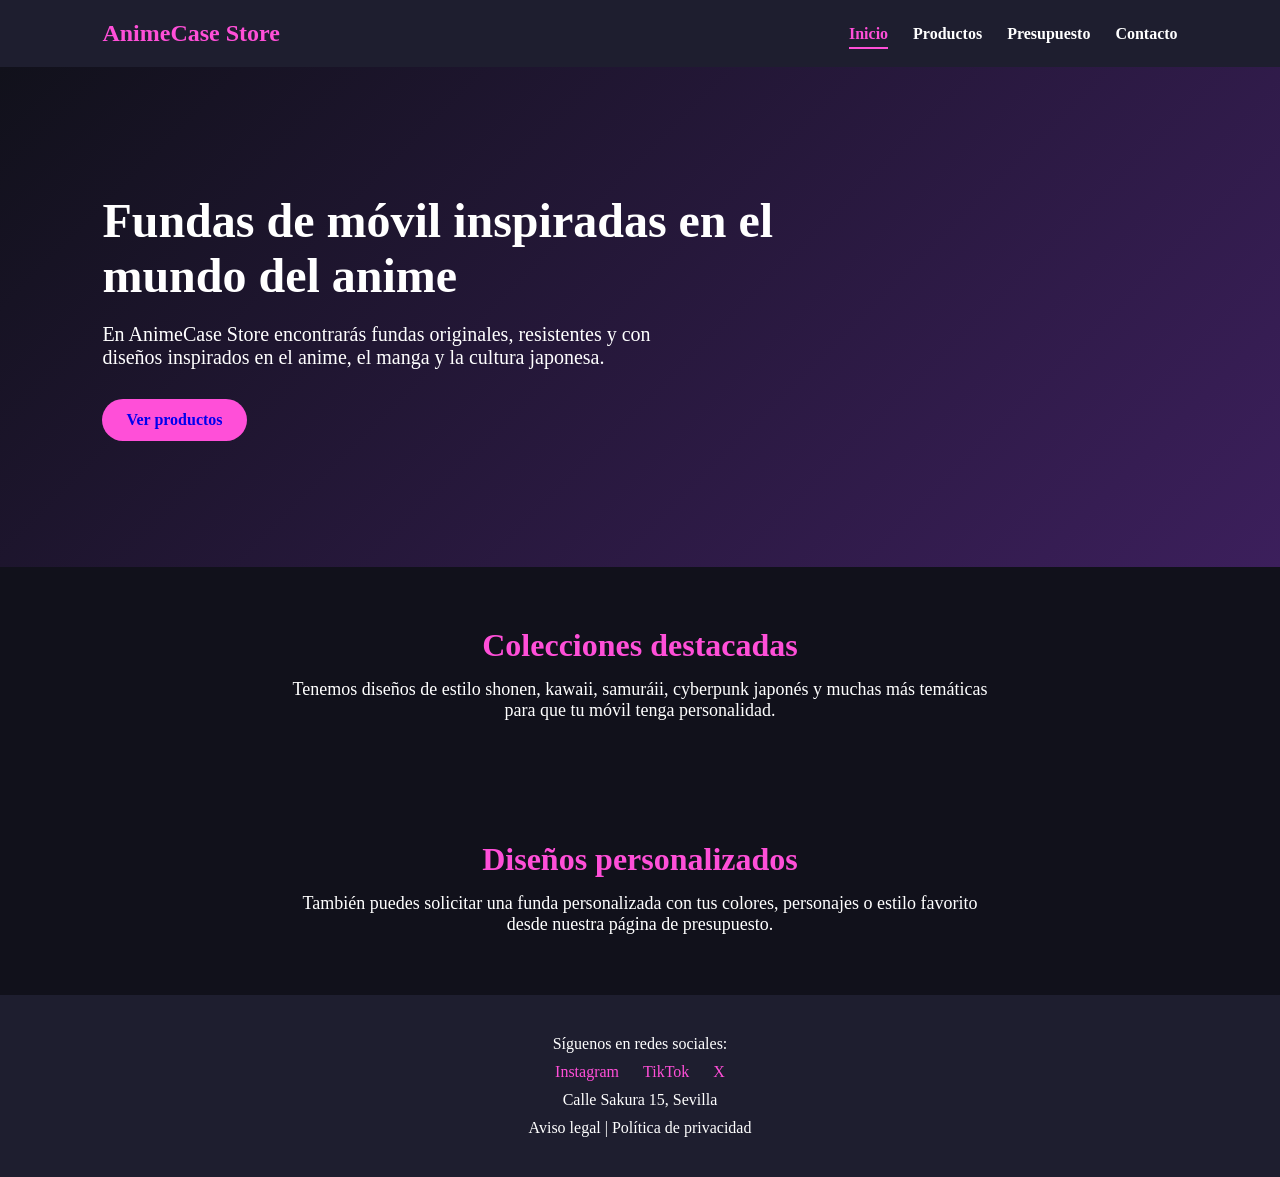
==== index.html @ 8c92a031 "Add files via upload" ====
<!DOCTYPE html>
<html lang="es">
<head>
    <meta charset="UTF-8">
    <meta name="viewport" content="width=device-width, initial-scale=1.0">
    <title>AnimeCase Store</title>
    <link rel="stylesheet" href="/css/estilos.css">
</head>
<body>
    <header>
        <nav>
            <h1> AnimeCase Store</h1>

            <ul>
                <li> <a class="activo" href="/index.html">Inicio</a></li>
                <li> <a href="/views/productos.html">Productos</a></li>
                <li> <a href="/views/presupuesto.html">Presupuesto</a></li>
                <li> <a href="/views/contacto.html">Contacto</a></li>
            </ul>
        </nav>
    </header>

    <main>
        <section class="principal">
            <h2> Fundas de móvil inspiradas en el mundo del anime</h2>
            <p>En AnimeCase Store encontrarás fundas originales, resistentes y con diseños
            inspirados en el anime, el manga y la cultura japonesa.</p>
            <a href="/views/productos.html">Ver productos</a>
        </section>
        
        

        <section class="colecciones">
            <h2> Colecciones destacadas</h2>
            <p>
                Tenemos diseños de estilo shonen, kawaii, samuráii, cyberpunk japonés y muchas más temáticas para que tu móvil tenga personalidad.
            </p>
        </section>

        <section class="personalizados">
        <h2>Diseños personalizados</h2>
        <p>
            También puedes solicitar una funda personalizada con tus colores,
            personajes o estilo favorito desde nuestra página de presupuesto.
        </p>
        </section>
        
    </main>

    <footer>
        <p>Síguenos en redes sociales:</p>
        <a href="https://www.instagram.com" target="_blank">Instagram</a>
        <a href="https://www.tiktok.com" target="_blank">TikTok</a>
        <a href="https://www.x.com" target="_blank">X</a>

        <p>Calle Sakura 15, Sevilla</p>
        <p>Aviso legal | Política de privacidad</p>
    </footer>
</body>
</html>
---- css/estilos.css ----
/*Quitar márgenes por defecto*/
*{
    margin: 0px;
    padding: 0px;
    box-sizing: border-box;
}

/*Menú superior*/
nav{
    background-color: #1e1e2f;
    padding: 20px 8%;
    display: flex;                     /*Coloca los elementos en la misma fila*/
    justify-content: space-between;    /*deja un elemento a cada extremos*/
    align-items: center;               /*Centra los elementos verticalmente*/
}

/*nombre de la tienda*/
nav h1{
    color: #ff4fd8;
}

/*lista del menú*/
nav ul{
    
    list-style: none;
    display: flex;
    gap: 25px; /*Espaciado entre los elementosd*/
    
}


/* Enlaces del menú */
nav a {
    color: white;
    text-decoration: none;
    font-weight: bold;
    
}

/*Página actual del menú*/
nav a.activo{
    color: #ff4fd8;
    border-bottom: 2px solid #ff4fd8;
    padding-bottom: 5px;
}

/* Efecto al pasar el ratón */
nav a:hover {
    color: #ff4fd8;
}

/*Sección principal de la portada*/
.principal{
    min-height: 500px;
    padding: 80px 8%;
    display: flex;
    flex-direction: column;
    justify-content: center;
    background: linear-gradient(135deg, #11111b,#3c1f5c);
    color: white;
}

/*Título principal*/
.principal h2{
    max-width: 700px;
    margin-bottom: 20px;
    font-size: 48px;
}

/*Texto de presentación*/
.principal p{
    max-width: 600px;
    margin-bottom: 30px;
    font-size: 20px;
}

/*Botón ver productos*/
.principal a{
    width: fit-content;
    padding: 12px 24px;
    border-radius: 25px;
    background-color: #ff4fd8;
    text-decoration: none;
    font-weight: bold;
}

/*efecto del botón*/
.principal a:hover{
    background-color: white;
}

/*Secciones secundarias*/
.colecciones,
.personalizados{
    padding: 60px;
    text-align: center;
}

/*Segunda sección*/
.colecciones{
    background-color: #11111b;
}

/*Tercera sección*/
.personalizados{
    background-color: #11111b;
}

/*Títulos de las secciones*/
.colecciones h2,
.personalizados h2{
    color: #ff4fd8;
    margin-bottom: 15px;
    font-size: 32px;
}

.colecciones p,
.personalizados p {
    max-width: 700px;
    margin: 0 auto;
    color: white;
    font-size: 18px;
}

/* Pie de página */
footer {
    background-color: #1e1e2f;
    padding: 30px 8%;
    text-align: center;
    color: white;
}

/* Enlaces de redes sociales */
footer a {
    color: #ff4fd8;
    text-decoration: none;
    margin: 0 10px;
}

/* Efecto al pasar el ratón */
footer a:hover {
    color: white;
}

/* Separación entre los textos */
footer p {
    margin: 10px 0;
}

/*Página productos*/
.productos{
    padding: 60px 8%;
    text-align: center;
    background-color: #11111b;
    color: white;
    min-height: 700px;
}

.productos h2{
    color: #ff4fd8;
    margin-bottom: 15px;
    font-size: 36px;
}

.productos > p{
    margin-bottom: 40px;
}

/*Cuadrícula de productos*/
.galeria{
    display: grid;
    grid-template-columns: repeat(3,1fr);
    gap: 30px;
}

/*Tarjeta de producto*/
.producto{
    background-color: #1e1e2f;
    padding: 20px;
    border-radius: 15px;
    box-shadow: 0 4px 15px rgba(255, 79, 216, 0.2);
    /*Efecto:*/
    transition: transform 0.3s ease, box-shadow 0.3s ease;
    overflow: hidden;
}


/*Imagen producto*/
.producto img{
    width: 100%;
    height: 500px;
    object-fit: cover;
    border-radius: 10px;
    transition: transform 0.3s ease; /*Suavizar el efecto*/
}

/* Nombre del producto */
.producto h3 {
    color: #ff4fd8;
    margin: 15px 0 10px;
}

/* Precio */
.producto span {
    display: block;
    margin-top: 15px;
    color: white;
    font-size: 20px;
    font-weight: bold;}

/*Efecto al pasar el raton sobre las tarjetas*/

.producto:hover{
    transform: translateY(-8px);
    box-shadow: 0 8px 20px rgba(255, 79, 216, 0.35);
}

.producto:hover img {
    transform: scale(1.03);
}


/*Página de presuouesto*/
.presupuesto{
    padding: 60px 8%;
    background-color: #11111b;
    color: white;
    min-height: 700px;
    text-align: center;
}

.presupuesto h2{
    color: #ff4fd8;
    font-size: 36px;
    margin-bottom: 15px;
}

.presupuesto p {
    margin-bottom: 40px;
}

.presupuesto form{
    max-width: 800px;
    margin: 0 auto;
    background-color: #1e1e2f;
    padding: 30px;
    border-radius: 15px;
    text-align: left;
}

.presupuesto label{
    display: block;
    margin-bottom: 8px;
    font-weight: bold;
}

.presupuesto input,
.presupuesto textarea{
    width: 100%;
    padding: 12px;
    margin-bottom: 20px;
    border: none;
    border-radius: 8px;
    font-family: Arial, Helvetica, sans-serif;
}

.presupuesto button{
    background-color: #ff4fd8;
    color: #11111b;
    padding: 12px 25px;
    border: none;
    border-radius: 25px;
    font-weight: bold;
    cursor: pointer;
}

.presupuesto button:hover{
    background-color: white;
}

.checkbox{
    display: flex;
    align-items: center;
    gap: 10px;
    margin-bottom: 20px;
}

.checkbox input{
    width: auto;
    margin-bottom: 0;
}

.checkbox label{
    margin-bottom: 0;
}

/* Página de contacto */
.contacto {
    padding: 60px 8%;
    background-color: #11111b;
    color: white;
    min-height: 700px;
    text-align: center;
}

.contacto h2 {
    color: #ff4fd8;
    font-size: 36px;
    margin-bottom: 15px;
}

.contacto > p {
    margin-bottom: 40px;
}

/* Bloque de datos y mapa */
.datos-contacto {
    display: grid;
    grid-template-columns: 1fr 1fr;
    gap: 30px;
    text-align: left;
}

.datos-contacto div {
    background-color: #1e1e2f;
    padding: 25px;
    border-radius: 15px;
}

.datos-contacto h3 {
    color: #ff4fd8;
    margin-bottom: 15px;
}

.datos-contacto p {
    margin-bottom: 10px;
}

.datos-contacto img {
    width: 100%;
    border-radius: 10px;
}

/* Adaptación para tablets y móviles */
@media (max-width: 768px) {

    nav {
        flex-direction: column;
        gap: 15px;
    }

    nav ul {
        flex-direction: column;
        text-align: center;
        gap: 10px;
    }

    .principal h2 {
        font-size: 34px;
    }

    .principal p {
        font-size: 18px;
    }

    .galeria {
        grid-template-columns: 1fr;
    }

    .datos-contacto {
        grid-template-columns: 1fr;
    }
}
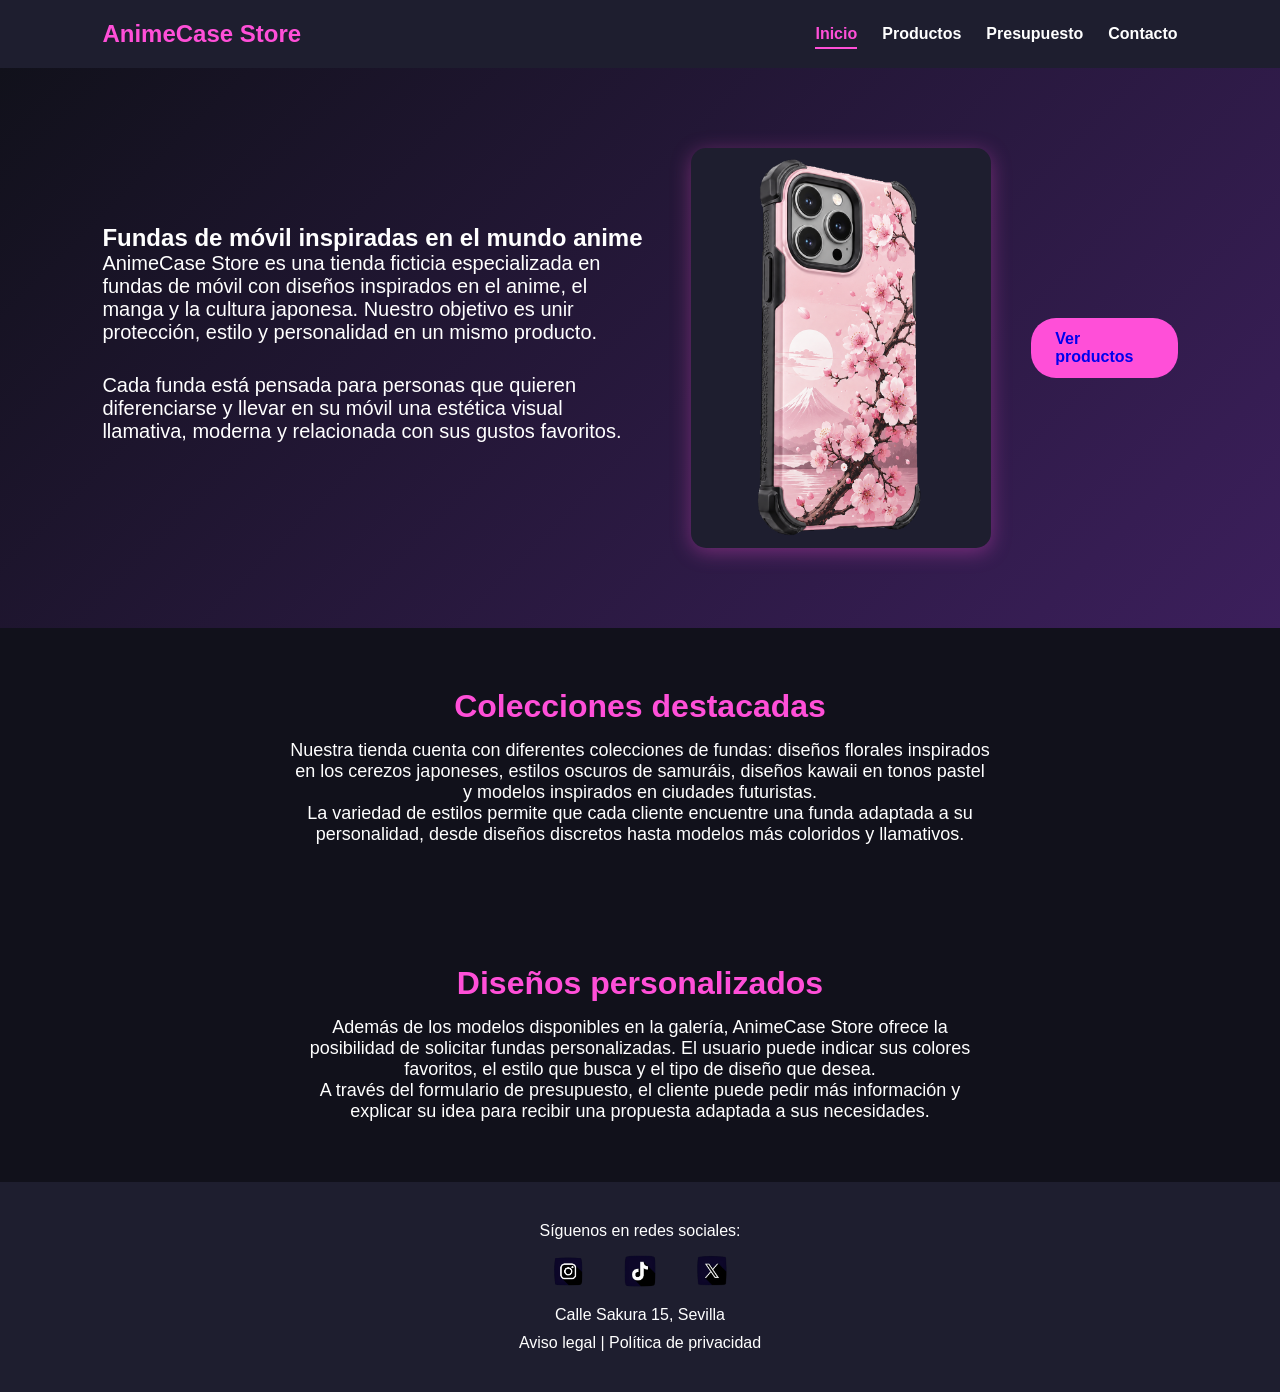
==== commit 4508d2ef: "Add files via upload" ====
--- a/index.html
+++ b/index.html
@@ -4,7 +4,7 @@
     <meta charset="UTF-8">
     <meta name="viewport" content="width=device-width, initial-scale=1.0">
     <title>AnimeCase Store</title>
-    <link rel="stylesheet" href="/css/estilos.css">
+    <link rel="stylesheet" href="css/estilos.css">
 </head>
 <body>
     <header>
@@ -12,49 +12,95 @@
             <h1> AnimeCase Store</h1>
 
             <ul>
-                <li> <a class="activo" href="/index.html">Inicio</a></li>
-                <li> <a href="/views/productos.html">Productos</a></li>
-                <li> <a href="/views/presupuesto.html">Presupuesto</a></li>
-                <li> <a href="/views/contacto.html">Contacto</a></li>
+            <li><a class="activo" href="index.html">Inicio</a></li>
+            <li><a href="views/productos.html">Productos</a></li>
+            <li><a href="views/presupuesto.html">Presupuesto</a></li>
+            <li><a href="views/contacto.html">Contacto</a></li>
             </ul>
         </nav>
     </header>
 
     <main>
         <section class="principal">
-            <h2> Fundas de móvil inspiradas en el mundo del anime</h2>
-            <p>En AnimeCase Store encontrarás fundas originales, resistentes y con diseños
-            inspirados en el anime, el manga y la cultura japonesa.</p>
-            <a href="/views/productos.html">Ver productos</a>
-        </section>
-        
+            <div class="principal-texto">
+                <h2>Fundas de móvil inspiradas en el mundo anime</h2>
+
+                <p>
+                    AnimeCase Store es una tienda ficticia especializada en fundas de móvil
+                    con diseños inspirados en el anime, el manga y la cultura japonesa.
+                    Nuestro objetivo es unir protección, estilo y personalidad en un mismo producto.
+                </p>
+
+                <p>
+                    Cada funda está pensada para personas que quieren diferenciarse y llevar
+                    en su móvil una estética visual llamativa, moderna y relacionada con sus
+                    gustos favoritos.
+                </p>
+            </div>
+        <div class="carousel">
+            <div class="carousel-contenedor">
+                <img src="assets/img/FundaSakura.png" alt="Funda de móvil estilo anime en tonos rosas" width="300" height="400">
+                <img src="assets/img/FundaGojo.png" alt="Funda de móvil estilo anime Gojo" width="300" height="400">
+                <img src="assets/img/FundaLuffy.png" alt="Funda de móvil estilo anime en tonos rosas" width="300" height="400">
+            </div>
+        </div>
+
+        <a href="views/productos.html">Ver productos</a>
+    </section>
+
+    <section class="colecciones">
+        <h2>Colecciones destacadas</h2>
+
+        <p>
+            Nuestra tienda cuenta con diferentes colecciones de fundas: diseños florales
+            inspirados en los cerezos japoneses, estilos oscuros de samuráis, diseños
+            kawaii en tonos pastel y modelos inspirados en ciudades futuristas.
+        </p>
+
+        <p>
+            La variedad de estilos permite que cada cliente encuentre una funda adaptada
+            a su personalidad, desde diseños discretos hasta modelos más coloridos y
+            llamativos.
+        </p>
+    </section>
+
+    <section class="personalizados">
+        <h2>Diseños personalizados</h2>
+
+        <p>
+            Además de los modelos disponibles en la galería, AnimeCase Store ofrece la
+            posibilidad de solicitar fundas personalizadas. El usuario puede indicar sus
+            colores favoritos, el estilo que busca y el tipo de diseño que desea.
+        </p>
+
+        <p>
+            A través del formulario de presupuesto, el cliente puede pedir más información
+            y explicar su idea para recibir una propuesta adaptada a sus necesidades.
+        </p>
+    </section>
+</main>
         
 
-        <section class="colecciones">
-            <h2> Colecciones destacadas</h2>
-            <p>
-                Tenemos diseños de estilo shonen, kawaii, samuráii, cyberpunk japonés y muchas más temáticas para que tu móvil tenga personalidad.
-            </p>
-        </section>
 
-        <section class="personalizados">
-        <h2>Diseños personalizados</h2>
-        <p>
-            También puedes solicitar una funda personalizada con tus colores,
-            personajes o estilo favorito desde nuestra página de presupuesto.
-        </p>
-        </section>
-        
-    </main>
+<footer>
+<p>Síguenos en redes sociales:</p>
 
-    <footer>
-        <p>Síguenos en redes sociales:</p>
-        <a href="https://www.instagram.com" target="_blank">Instagram</a>
-        <a href="https://www.tiktok.com" target="_blank">TikTok</a>
-        <a href="https://www.x.com" target="_blank">X</a>
+<div class="redes">
+    <a href="https://www.instagram.com" target="_blank">
+        <img src="assets/iconos/logoInstagram.png" alt="Instagram" width="32" height="32">
+    </a>
 
-        <p>Calle Sakura 15, Sevilla</p>
-        <p>Aviso legal | Política de privacidad</p>
-    </footer>
+    <a href="https://www.tiktok.com/" target="_blank">
+        <img src="assets/iconos/logoTiktok.png" alt="tiktok" width="32" height="32">
+    </a>
+
+    <a href="https://www.x.com" target="_blank">
+        <img src="assets/iconos/logoX.png" alt="X" width="32" height="32">
+    </a>
+</div>
+
+<p>Calle Sakura 15, Sevilla</p>
+<p>Aviso legal | Política de privacidad</p>
+</footer>
 </body>
 </html>
--- a/css/estilos.css
+++ b/css/estilos.css
@@ -5,7 +5,30 @@
     box-sizing: border-box;
 }
 
+/* Layout general de la página */
+html,
+body {
+    min-height: 100vh;
+    background-color: #11111b;
+}
+
+body {
+    min-height: 100vh;
+    display: flex;
+    flex-direction: column;min-height: 100vh;
+    display: flex;
+    flex-direction: column;
+    font-family: Arial, Helvetica, sans-serif;
+    color: white;
+}
+
+main {
+    flex: 1;
+    background-color: #11111b;
+}
+
 /*Menú superior*/
+
 nav{
     background-color: #1e1e2f;
     padding: 20px 8%;
@@ -54,17 +77,33 @@
     min-height: 500px;
     padding: 80px 8%;
     display: flex;
-    flex-direction: column;
-    justify-content: center;
-    background: linear-gradient(135deg, #11111b,#3c1f5c);
-    color: white;
+    justify-content: space-between;
+    align-items: center;
+    gap: 40px;
+    background: linear-gradient(135deg, #11111b, #3c1f5c);
+    color: white;
+}
+
+.principal-texto {
+    max-width: 650px;
+}
+
+.principal-texto a {
+    display: inline-block;
+    width: fit-content;
+    padding: 12px 24px;
+    border-radius: 25px;
+    background-color: #ff4fd8;
+    color: #11111b;
+    text-decoration: none;
+    font-weight: bold;
 }
 
 /*Título principal*/
-.principal h2{
-    max-width: 700px;
+.principal-texto p {
     margin-bottom: 20px;
-    font-size: 48px;
+    font-size: 20px;
+    color: white;
 }
 
 /*Texto de presentación*/
@@ -72,6 +111,60 @@
     max-width: 600px;
     margin-bottom: 30px;
     font-size: 20px;
+}
+
+/* Carrusel de la página principal */
+.carousel {
+    width: 300px;
+    height: 400px;
+    overflow: hidden;
+    flex-shrink: 0;
+    border-radius: 15px;
+    background-color: #1e1e2f;
+    box-shadow: 0 4px 20px rgba(255, 79, 216, 0.35);
+}
+
+.carousel-contenedor {
+    display: flex;
+    width: 900px;
+    animation: moverCarousel 9s infinite;
+}
+
+.carousel-contenedor img {
+    width: 300px;
+    height: 400px;
+    object-fit: cover;
+}
+
+/* Animación del carrusel */
+@keyframes moverCarousel {
+    0% {
+        transform: translateX(0);
+    }
+
+    30% {
+        transform: translateX(0);
+    }
+
+    35% {
+        transform: translateX(-300px);
+    }
+
+    65% {
+        transform: translateX(-300px);
+    }
+
+    70% {
+        transform: translateX(-600px);
+    }
+
+    95% {
+        transform: translateX(-600px);
+    }
+
+    100% {
+        transform: translateX(0);
+    }
 }
 
 /*Botón ver productos*/
@@ -145,6 +238,18 @@
 /* Separación entre los textos */
 footer p {
     margin: 10px 0;
+}
+
+.redes {
+    display: flex;
+    justify-content: center;
+    gap: 20px;
+    margin: 15px 0;
+}
+
+.redes img {
+    width: 32px;
+    height: 32px;
 }
 
 /*Página productos*/
@@ -313,6 +418,10 @@
     margin-bottom: 40px;
 }
 
+.dato {
+    font-weight: bold;
+}
+
 /* Bloque de datos y mapa */
 .datos-contacto {
     display: grid;
@@ -349,18 +458,27 @@
         gap: 15px;
     }
 
+    .principal {
+        flex-direction: column;
+        text-align: center;
+    }
+
     nav ul {
         flex-direction: column;
         text-align: center;
         gap: 10px;
     }
 
-    .principal h2 {
+    .principal-texto h2 {
         font-size: 34px;
     }
 
-    .principal p {
+    .principal-texto p {
         font-size: 18px;
+    }
+
+    .principal-texto a {
+        margin: 0 auto;
     }
 
     .galeria {
@@ -370,4 +488,49 @@
     .datos-contacto {
         grid-template-columns: 1fr;
     }
+
+    .carousel {
+        width: 250px;
+        height: 330px;
+        margin-top: 20px;
+    }
+
+.carousel-contenedor {
+    width: 750px;
+}
+
+.carousel-contenedor img {
+    width: 250px;
+    height: 330px;
+}
+
+@keyframes moverCarousel {
+    0% {
+        transform: translateX(0);
+    }
+
+    30% {
+        transform: translateX(0);
+    }
+
+    35% {
+        transform: translateX(-250px);
+    }
+
+    65% {
+        transform: translateX(-250px);
+    }
+
+    70% {
+        transform: translateX(-500px);
+    }
+
+    95% {
+        transform: translateX(-500px);
+    }
+
+    100% {
+        transform: translateX(0);
+    }
+}
 }
